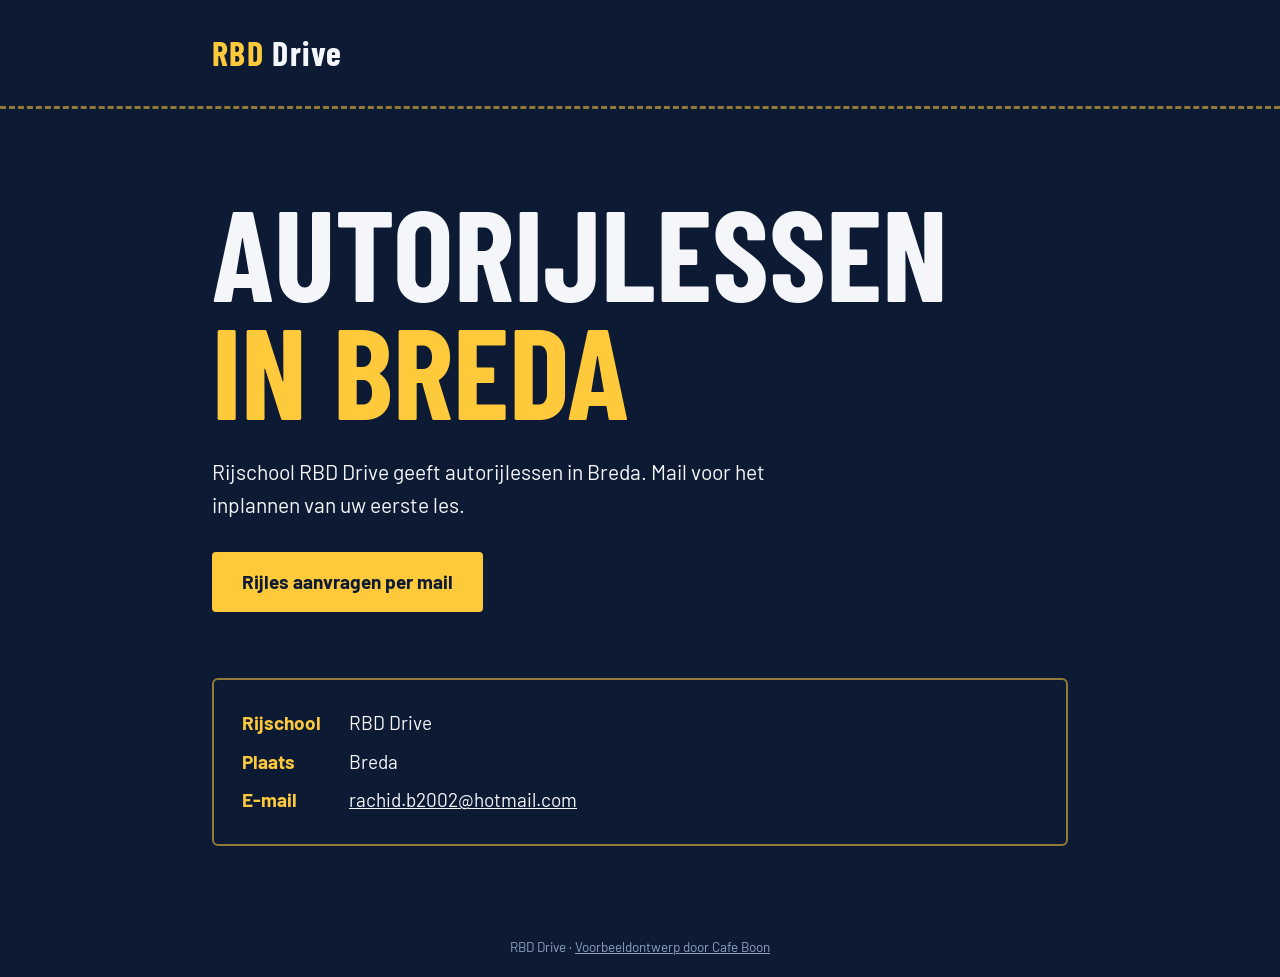
==== index.html @ f34a59a6 "Voorbeeldwebsite" ====
<!doctype html>
<html lang="nl">
<head>
<meta charset="utf-8">
<meta name="viewport" content="width=device-width,initial-scale=1">
<title>RBD Drive | Autorijlessen in Breda</title>
<meta name="description" content="RBD Drive geeft autorijlessen in Breda. Mail voor het aanvragen van een rijles.">
<meta name="robots" content="noindex">
<link rel="icon" type="image/png" href="images/favicon.png">
<meta property="og:title" content="RBD Drive">
<meta property="og:description" content="RBD Drive geeft autorijlessen in Breda. Mail voor het aanvragen van een rijles.">
<meta property="og:image" content="https://rbddrive.cafeboon.com/images/og.png">
<link rel="preconnect" href="https://fonts.googleapis.com"><link rel="preconnect" href="https://fonts.gstatic.com" crossorigin>
<link href="https://fonts.googleapis.com/css2?family=Barlow:wght@400;700&family=Barlow+Condensed:wght@700&display=swap" rel="stylesheet">
<link rel="stylesheet" href="style.css">
</head>
<body>
<main>
<div class="top"><div class="wrap"><div class="logo"><b>RBD</b> Drive</div></div></div>
<div class="wrap">
 <div class="hero"><h1>Autorijlessen <span>in Breda</span></h1>
 <p>Rijschool RBD Drive geeft autorijlessen in Breda. Mail voor het inplannen van uw eerste les.</p>
 <a class="btn" href="mailto:rachid.b2002@hotmail.com?subject=Rijles%20aanvragen">Rijles aanvragen per mail</a></div>
 <dl class="card"><dt>Rijschool</dt><dd>RBD Drive</dd><dt>Plaats</dt><dd>Breda</dd><dt>E-mail</dt><dd><a href="mailto:rachid.b2002@hotmail.com">rachid.b2002@hotmail.com</a></dd></dl>
</div></main>
<footer>RBD Drive &middot; <a href="https://cafeboon.com">Voorbeeldontwerp door Cafe Boon</a></footer>
</body>
</html>
---- style.css ----
*{box-sizing:border-box;margin:0}
:root{--n:#0c1b33;--y:#ffc93c;--w:#f4f6fa}
body{font-family:'Barlow',Arial,sans-serif;background:var(--n);color:var(--w);font-size:19px;line-height:1.6;min-height:100vh;display:flex;flex-direction:column}
main{flex:1}
.wrap{max-width:900px;margin:0 auto;padding:0 22px}
.top{padding:26px 0;border-bottom:3px dashed rgba(255,201,60,.55)}
.logo{font-family:'Barlow Condensed',sans-serif;font-weight:700;font-size:34px;letter-spacing:.04em}
.logo b{color:var(--y)}
.hero{padding:84px 0 56px}
.hero h1{font-family:'Barlow Condensed',sans-serif;font-weight:700;text-transform:uppercase;font-size:clamp(52px,12vw,128px);line-height:.92}
.hero h1 span{color:var(--y);display:block}
.hero p{max-width:28em;margin:26px 0 30px;font-size:21px}
.btn{display:inline-block;background:var(--y);color:var(--n);font-weight:700;padding:15px 30px;text-decoration:none;border-radius:4px}
.card{border:2px solid rgba(255,201,60,.55);border-radius:6px;padding:28px;margin:10px 0 70px;display:grid;grid-template-columns:auto 1fr;gap:8px 28px}
.card dt{color:var(--y);font-weight:700}
.card a{color:var(--w)}
footer{text-align:center;font-size:13.5px;padding:20px;color:#8fa0bd}
footer a{color:#8fa0bd}
@media(max-width:600px){.hero{padding:48px 0 36px}.card{grid-template-columns:1fr;gap:2px}.card dd{margin-bottom:12px}}
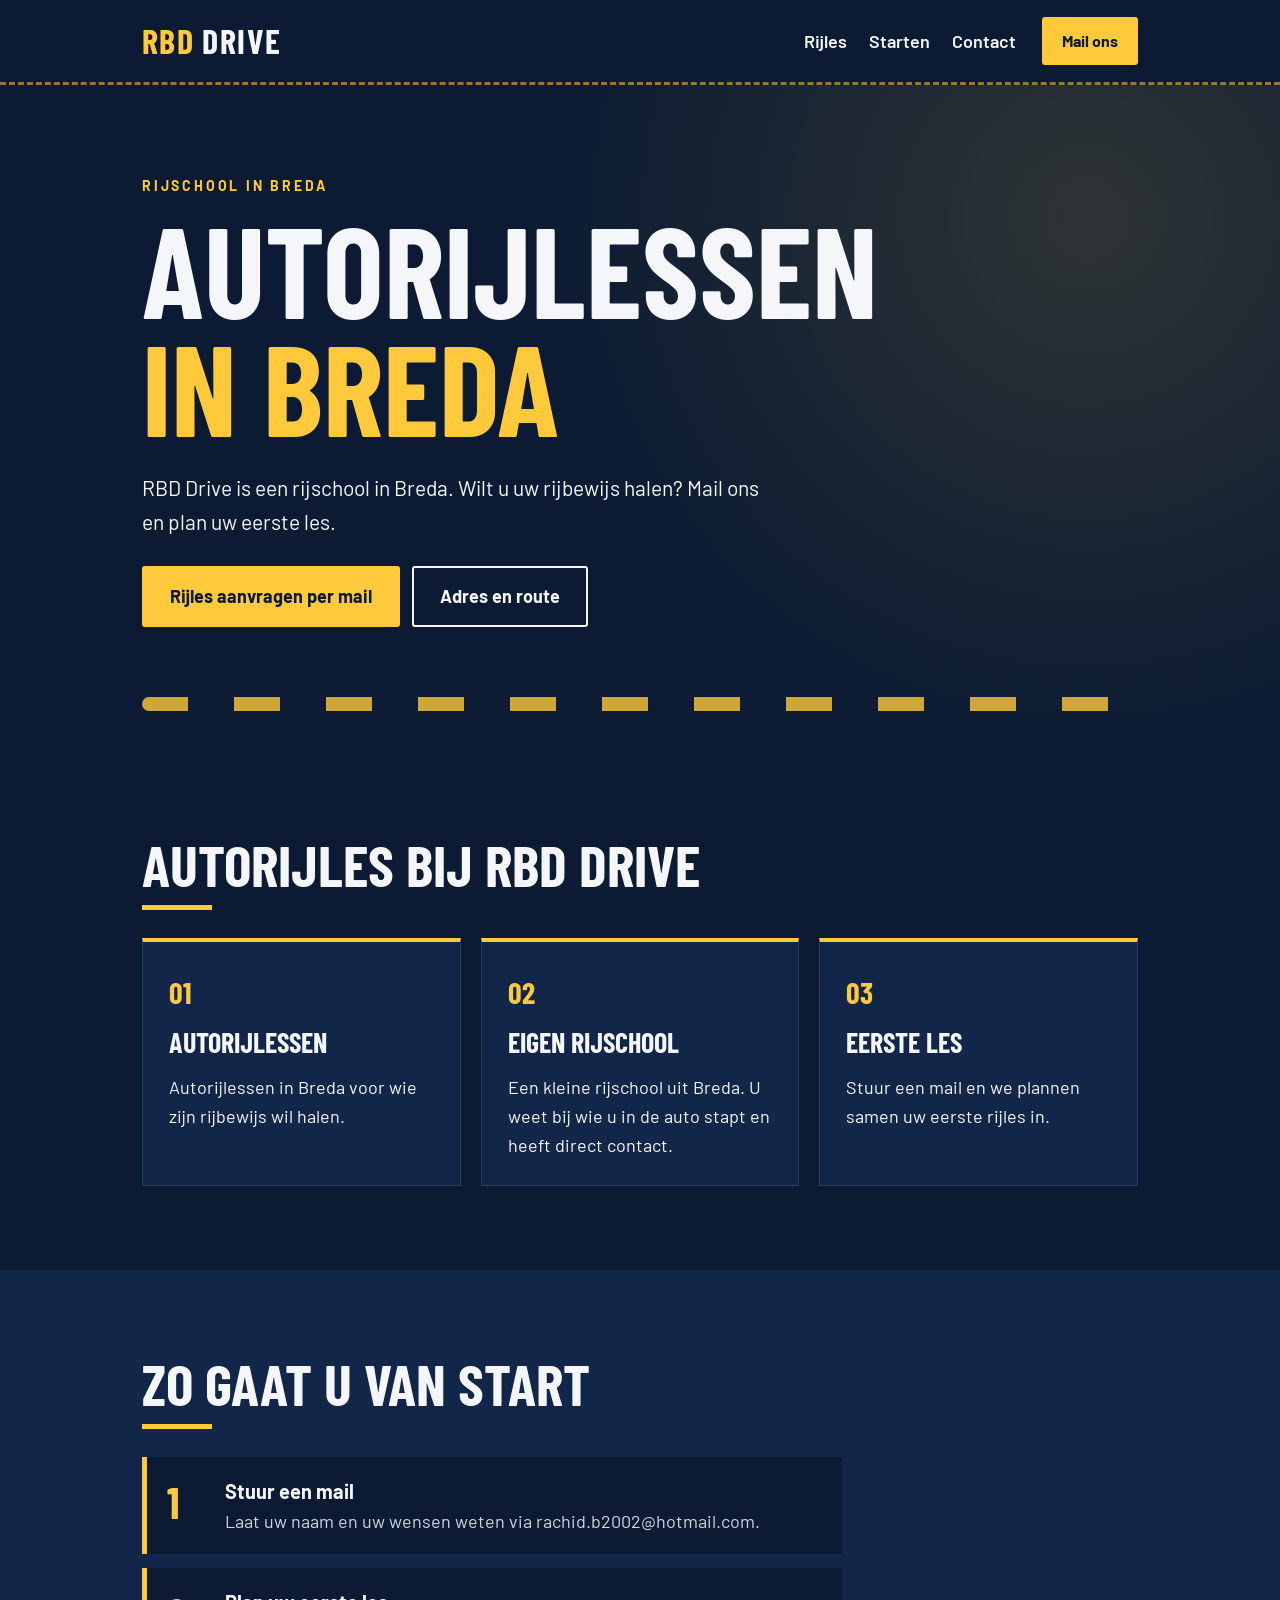
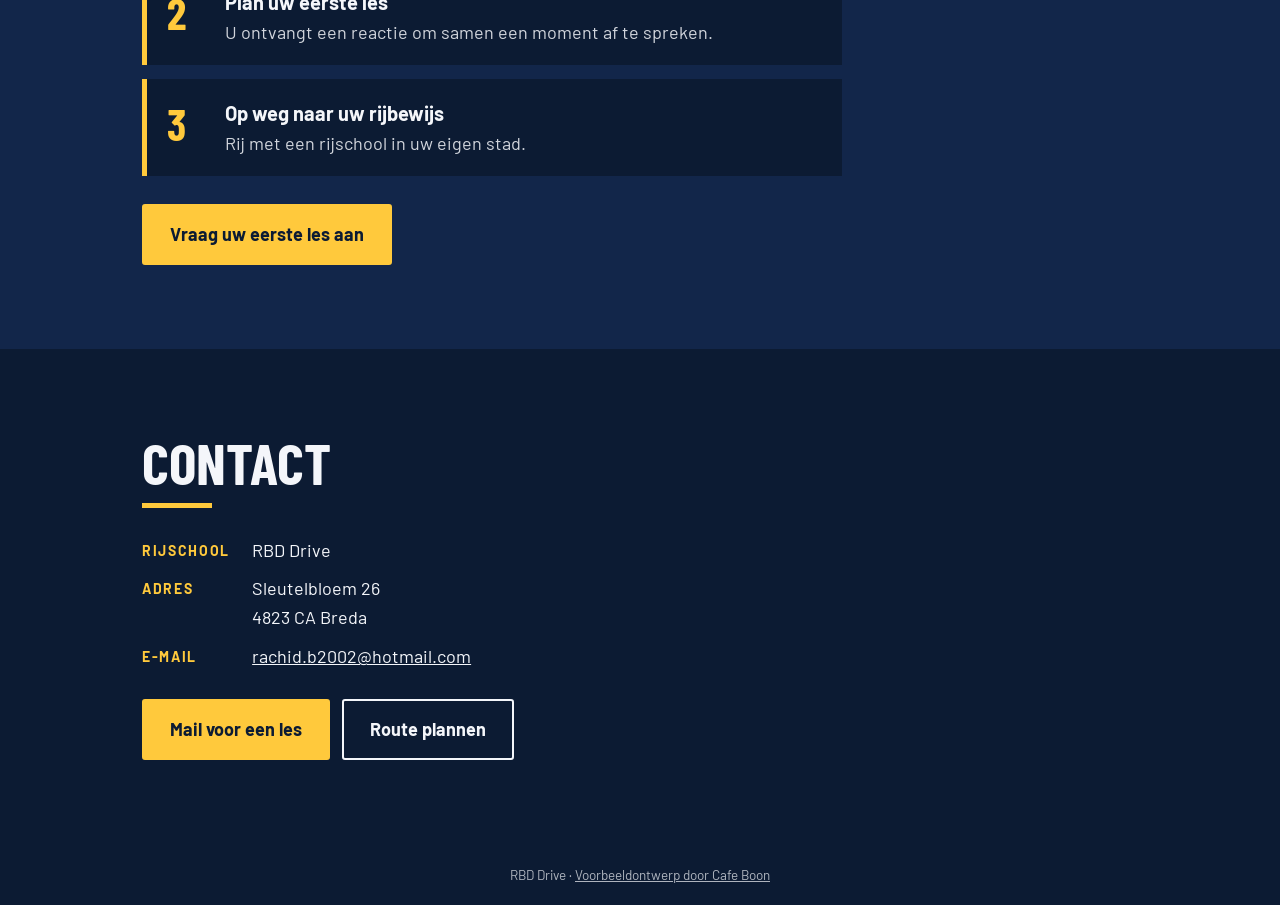
==== commit 8d0ef8d8: "Uitgebreide one-page site met diensten, stappen, contact en route" ====
--- a/index.html
+++ b/index.html
@@ -4,25 +4,62 @@
 <meta charset="utf-8">
 <meta name="viewport" content="width=device-width,initial-scale=1">
 <title>RBD Drive | Autorijlessen in Breda</title>
-<meta name="description" content="RBD Drive geeft autorijlessen in Breda. Mail voor het aanvragen van een rijles.">
+<meta name="description" content="Rijschool RBD Drive geeft autorijlessen in Breda. Mail voor het inplannen van uw eerste les of plan de route naar Sleutelbloem 26.">
 <meta name="robots" content="noindex">
 <link rel="icon" type="image/png" href="images/favicon.png">
-<meta property="og:title" content="RBD Drive">
-<meta property="og:description" content="RBD Drive geeft autorijlessen in Breda. Mail voor het aanvragen van een rijles.">
+<meta property="og:title" content="RBD Drive | Autorijlessen in Breda">
+<meta property="og:description" content="Rijschool RBD Drive in Breda. Mail voor uw eerste rijles.">
 <meta property="og:image" content="https://rbddrive.cafeboon.com/images/og.png">
+<meta property="og:type" content="website">
 <link rel="preconnect" href="https://fonts.googleapis.com"><link rel="preconnect" href="https://fonts.gstatic.com" crossorigin>
-<link href="https://fonts.googleapis.com/css2?family=Barlow:wght@400;700&family=Barlow+Condensed:wght@700&display=swap" rel="stylesheet">
+<link href="https://fonts.googleapis.com/css2?family=Barlow:wght@400;600;700&family=Barlow+Condensed:wght@600;700&display=swap" rel="stylesheet">
 <link rel="stylesheet" href="style.css">
 </head>
 <body>
-<main>
-<div class="top"><div class="wrap"><div class="logo"><b>RBD</b> Drive</div></div></div>
-<div class="wrap">
- <div class="hero"><h1>Autorijlessen <span>in Breda</span></h1>
- <p>Rijschool RBD Drive geeft autorijlessen in Breda. Mail voor het inplannen van uw eerste les.</p>
- <a class="btn" href="mailto:rachid.b2002@hotmail.com?subject=Rijles%20aanvragen">Rijles aanvragen per mail</a></div>
- <dl class="card"><dt>Rijschool</dt><dd>RBD Drive</dd><dt>Plaats</dt><dd>Breda</dd><dt>E-mail</dt><dd><a href="mailto:rachid.b2002@hotmail.com">rachid.b2002@hotmail.com</a></dd></dl>
-</div></main>
-<footer>RBD Drive &middot; <a href="https://cafeboon.com">Voorbeeldontwerp door Cafe Boon</a></footer>
+<header class="top"><div class="wrap bar">
+<a class="logo" href="#top"><b>RBD</b> Drive</a>
+<nav><a href="#rijles">Rijles</a><a href="#start">Starten</a><a href="#contact">Contact</a></nav>
+<a class="btn sm" href="mailto:rachid.b2002@hotmail.com?subject=Rijles%20aanvragen">Mail ons</a>
+</div></header>
+<main id="top">
+<section class="hero"><div class="wrap">
+<p class="tag">Rijschool in Breda</p>
+<h1>Autorijlessen <span>in Breda</span></h1>
+<p class="lead">RBD Drive is een rijschool in Breda. Wilt u uw rijbewijs halen? Mail ons en plan uw eerste les.</p>
+<div class="row"><a class="btn" href="mailto:rachid.b2002@hotmail.com?subject=Rijles%20aanvragen">Rijles aanvragen per mail</a><a class="btn ghost" href="#contact">Adres en route</a></div>
+<div class="road" aria-hidden="true"></div>
+</div></section>
+
+<section id="rijles"><div class="wrap">
+<h2>Autorijles bij RBD Drive</h2>
+<div class="cards">
+<div class="card"><span class="n">01</span><h3>Autorijlessen</h3><p>Autorijlessen in Breda voor wie zijn rijbewijs wil halen.</p></div>
+<div class="card"><span class="n">02</span><h3>Eigen rijschool</h3><p>Een kleine rijschool uit Breda. U weet bij wie u in de auto stapt en heeft direct contact.</p></div>
+<div class="card"><span class="n">03</span><h3>Eerste les</h3><p>Stuur een mail en we plannen samen uw eerste rijles in.</p></div>
+</div>
+</div></section>
+
+<section class="alt" id="start"><div class="wrap">
+<h2>Zo gaat u van start</h2>
+<ol class="steps">
+<li><b>Stuur een mail</b><span>Laat uw naam en uw wensen weten via rachid.b2002@hotmail.com.</span></li>
+<li><b>Plan uw eerste les</b><span>U ontvangt een reactie om samen een moment af te spreken.</span></li>
+<li><b>Op weg naar uw rijbewijs</b><span>Rij met een rijschool in uw eigen stad.</span></li>
+</ol>
+<div class="row"><a class="btn" href="mailto:rachid.b2002@hotmail.com?subject=Rijles%20aanvragen">Vraag uw eerste les aan</a></div>
+</div></section>
+
+<section id="contact"><div class="wrap two">
+<div>
+<h2>Contact</h2>
+<dl class="card2"><dt>Rijschool</dt><dd>RBD Drive</dd>
+<dt>Adres</dt><dd>Sleutelbloem 26<br>4823 CA Breda</dd>
+<dt>E-mail</dt><dd><a href="mailto:rachid.b2002@hotmail.com">rachid.b2002@hotmail.com</a></dd></dl>
+<div class="row"><a class="btn" href="mailto:rachid.b2002@hotmail.com?subject=Rijles%20aanvragen">Mail voor een les</a><a class="btn ghost" href="https://www.google.com/maps/dir/?api=1&destination=Sleutelbloem+26+4823+CA+Breda">Route plannen</a></div>
+</div>
+<iframe title="Kaart" loading="lazy" src="https://maps.google.com/maps?q=Sleutelbloem+26+4823+CA+Breda&output=embed"></iframe>
+</div></section>
+</main>
+<footer><div class="wrap">RBD Drive &middot; <a href="https://cafeboon.com">Voorbeeldontwerp door Cafe Boon</a></div></footer>
 </body>
-</html>+</html>
--- a/style.css
+++ b/style.css
@@ -1,19 +1,42 @@
 *{box-sizing:border-box;margin:0}
-:root{--n:#0c1b33;--y:#ffc93c;--w:#f4f6fa}
-body{font-family:'Barlow',Arial,sans-serif;background:var(--n);color:var(--w);font-size:19px;line-height:1.6;min-height:100vh;display:flex;flex-direction:column}
-main{flex:1}
-.wrap{max-width:900px;margin:0 auto;padding:0 22px}
-.top{padding:26px 0;border-bottom:3px dashed rgba(255,201,60,.55)}
-.logo{font-family:'Barlow Condensed',sans-serif;font-weight:700;font-size:34px;letter-spacing:.04em}
+:root{--n:#0c1b33;--n2:#12264a;--y:#ffc93c;--w:#f4f6fa}
+html{scroll-behavior:smooth}
+body{font-family:'Barlow',Arial,sans-serif;background:var(--n);color:var(--w);font-size:18px;line-height:1.6}
+.wrap{max-width:1040px;margin:0 auto;padding:0 22px}
+a{color:inherit}
+h1,h2,h3,.logo{font-family:'Barlow Condensed',sans-serif;font-weight:700;text-transform:uppercase}
+h2{font-size:clamp(36px,6vw,58px);line-height:1;margin-bottom:28px}
+h2::after{content:"";display:block;width:70px;height:5px;background:var(--y);margin-top:12px}
+.top{border-bottom:3px dashed rgba(255,201,60,.55);position:sticky;top:0;background:var(--n);z-index:10}
+.bar{display:flex;align-items:center;gap:26px;padding-top:14px;padding-bottom:14px}
+.logo{font-size:34px;letter-spacing:.04em;text-decoration:none;margin-right:auto}
 .logo b{color:var(--y)}
-.hero{padding:84px 0 56px}
-.hero h1{font-family:'Barlow Condensed',sans-serif;font-weight:700;text-transform:uppercase;font-size:clamp(52px,12vw,128px);line-height:.92}
+nav{display:flex;gap:22px;font-weight:600}
+nav a{text-decoration:none}
+.btn{display:inline-block;background:var(--y);color:var(--n);padding:14px 26px;text-decoration:none;font-weight:700;border-radius:3px;border:2px solid var(--y)}
+.btn.ghost{background:transparent;color:var(--w);border-color:var(--w)}
+.btn.sm{padding:9px 18px;font-size:16px}
+.row{display:flex;flex-wrap:wrap;gap:12px;margin-top:28px}
+.hero{padding:90px 0 40px;background:radial-gradient(circle at 85% 20%,rgba(255,201,60,.14),transparent 45%)}
+.tag{color:var(--y);text-transform:uppercase;letter-spacing:.2em;font-weight:700;font-size:14px;margin-bottom:12px}
+.hero h1{font-size:clamp(56px,12vw,128px);line-height:.92}
 .hero h1 span{color:var(--y);display:block}
-.hero p{max-width:28em;margin:26px 0 30px;font-size:21px}
-.btn{display:inline-block;background:var(--y);color:var(--n);font-weight:700;padding:15px 30px;text-decoration:none;border-radius:4px}
-.card{border:2px solid rgba(255,201,60,.55);border-radius:6px;padding:28px;margin:10px 0 70px;display:grid;grid-template-columns:auto 1fr;gap:8px 28px}
-.card dt{color:var(--y);font-weight:700}
-.card a{color:var(--w)}
-footer{text-align:center;font-size:13.5px;padding:20px;color:#8fa0bd}
-footer a{color:#8fa0bd}
-@media(max-width:600px){.hero{padding:48px 0 36px}.card{grid-template-columns:1fr;gap:2px}.card dd{margin-bottom:12px}}+.lead{margin-top:26px;max-width:30em;font-size:21px}
+.road{margin-top:70px;height:14px;background:repeating-linear-gradient(90deg,var(--y) 0 46px,transparent 46px 92px);opacity:.8;border-radius:7px}
+section{padding:84px 0}
+.alt{background:var(--n2)}
+.cards{display:grid;grid-template-columns:repeat(3,1fr);gap:20px}
+.card{background:var(--n2);border:1px solid rgba(255,255,255,.1);border-top:4px solid var(--y);padding:26px}
+.card .n{font-family:'Barlow Condensed',sans-serif;font-weight:700;color:var(--y);font-size:30px}
+.card h3{font-size:28px;margin:4px 0 8px}
+.steps{list-style:none;padding:0;counter-reset:s;display:grid;gap:14px;max-width:700px}
+.steps li{counter-increment:s;position:relative;padding:18px 20px 18px 78px;background:var(--n);border-left:5px solid var(--y)}
+.steps li::before{content:counter(s);position:absolute;left:20px;top:10px;font-family:'Barlow Condensed',sans-serif;font-size:44px;font-weight:700;color:var(--y)}
+.steps b{display:block;font-size:20px}
+.steps span{opacity:.85}
+.two{display:grid;grid-template-columns:1fr 1fr;gap:44px}
+.card2{display:grid;grid-template-columns:auto 1fr;gap:10px 22px}
+.card2 dt{color:var(--y);font-weight:700;text-transform:uppercase;font-size:14px;letter-spacing:.12em;padding-top:4px}
+.two iframe{width:100%;height:100%;min-height:320px;border:0;border-radius:3px}
+footer{text-align:center;font-size:13.5px;padding:20px;opacity:.7}
+@media(max-width:800px){nav{display:none}.cards,.two{grid-template-columns:1fr}.hero{padding:56px 0 20px}section{padding:56px 0}.road{margin-top:44px}}
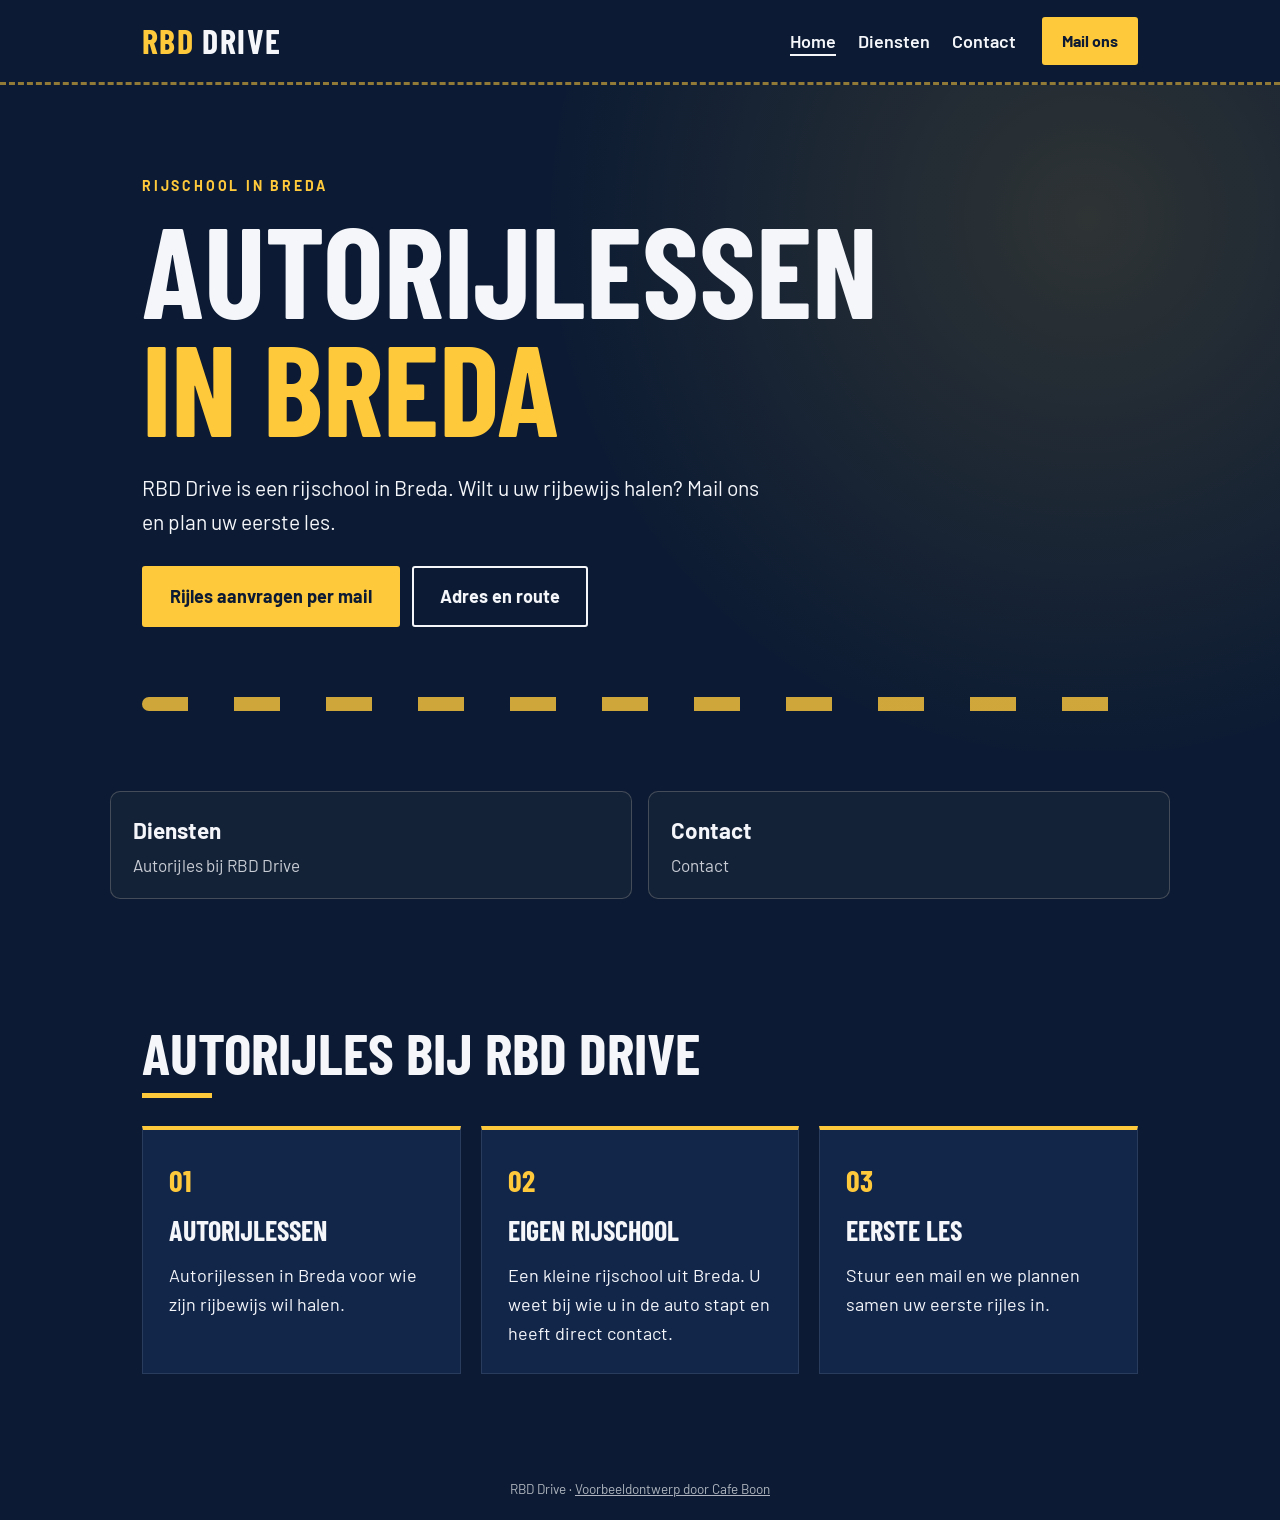
==== commit 6a2be68c: "Website opgedeeld in meerdere pagina's" ====
--- a/index.html
+++ b/index.html
@@ -17,20 +17,21 @@
 </head>
 <body>
 <header class="top"><div class="wrap bar">
-<a class="logo" href="#top"><b>RBD</b> Drive</a>
-<nav><a href="#rijles">Rijles</a><a href="#start">Starten</a><a href="#contact">Contact</a></nav>
+<a class="logo" href="index.html"><b>RBD</b> Drive</a>
+<nav><a aria-current="page" href="index.html">Home</a><a href="aanbod.html">Diensten</a><a href="contact.html">Contact</a></nav>
 <a class="btn sm" href="mailto:rachid.b2002@hotmail.com?subject=Rijles%20aanvragen">Mail ons</a>
 </div></header>
+<div aria-label="Pagina's" class="sn-bar" role="navigation"><a aria-current="page" class="sn-link" href="index.html">Home</a><a class="sn-link" href="aanbod.html">Diensten</a><a class="sn-link" href="contact.html">Contact</a></div>
 <main id="top">
 <section class="hero"><div class="wrap">
 <p class="tag">Rijschool in Breda</p>
 <h1>Autorijlessen <span>in Breda</span></h1>
 <p class="lead">RBD Drive is een rijschool in Breda. Wilt u uw rijbewijs halen? Mail ons en plan uw eerste les.</p>
-<div class="row"><a class="btn" href="mailto:rachid.b2002@hotmail.com?subject=Rijles%20aanvragen">Rijles aanvragen per mail</a><a class="btn ghost" href="#contact">Adres en route</a></div>
-<div class="road" aria-hidden="true"></div>
+<div class="row"><a class="btn" href="mailto:rachid.b2002@hotmail.com?subject=Rijles%20aanvragen">Rijles aanvragen per mail</a><a class="btn ghost" href="contact.html">Adres en route</a></div>
+<div aria-hidden="true" class="road"></div>
 </div></section>
-
-<section id="rijles"><div class="wrap">
+<div class="sn-cards"><a class="sn-card" href="aanbod.html"><strong>Diensten</strong><span>Autorijles bij RBD Drive</span></a><a class="sn-card" href="contact.html"><strong>Contact</strong><span>Contact</span></a></div>
+<section><div class="wrap">
 <h2>Autorijles bij RBD Drive</h2>
 <div class="cards">
 <div class="card"><span class="n">01</span><h3>Autorijlessen</h3><p>Autorijlessen in Breda voor wie zijn rijbewijs wil halen.</p></div>
@@ -38,28 +39,6 @@
 <div class="card"><span class="n">03</span><h3>Eerste les</h3><p>Stuur een mail en we plannen samen uw eerste rijles in.</p></div>
 </div>
 </div></section>
-
-<section class="alt" id="start"><div class="wrap">
-<h2>Zo gaat u van start</h2>
-<ol class="steps">
-<li><b>Stuur een mail</b><span>Laat uw naam en uw wensen weten via rachid.b2002@hotmail.com.</span></li>
-<li><b>Plan uw eerste les</b><span>U ontvangt een reactie om samen een moment af te spreken.</span></li>
-<li><b>Op weg naar uw rijbewijs</b><span>Rij met een rijschool in uw eigen stad.</span></li>
-</ol>
-<div class="row"><a class="btn" href="mailto:rachid.b2002@hotmail.com?subject=Rijles%20aanvragen">Vraag uw eerste les aan</a></div>
-</div></section>
-
-<section id="contact"><div class="wrap two">
-<div>
-<h2>Contact</h2>
-<dl class="card2"><dt>Rijschool</dt><dd>RBD Drive</dd>
-<dt>Adres</dt><dd>Sleutelbloem 26<br>4823 CA Breda</dd>
-<dt>E-mail</dt><dd><a href="mailto:rachid.b2002@hotmail.com">rachid.b2002@hotmail.com</a></dd></dl>
-<div class="row"><a class="btn" href="mailto:rachid.b2002@hotmail.com?subject=Rijles%20aanvragen">Mail voor een les</a><a class="btn ghost" href="https://www.google.com/maps/dir/?api=1&destination=Sleutelbloem+26+4823+CA+Breda">Route plannen</a></div>
-</div>
-<iframe title="Kaart" loading="lazy" src="https://maps.google.com/maps?q=Sleutelbloem+26+4823+CA+Breda&output=embed"></iframe>
-</div></section>
 </main>
-<footer><div class="wrap">RBD Drive &middot; <a href="https://cafeboon.com">Voorbeeldontwerp door Cafe Boon</a></div></footer>
-</body>
-</html>
+<footer><div class="wrap">RBD Drive · <a href="https://cafeboon.com">Voorbeeldontwerp door Cafe Boon</a></div></footer>
+</body></html>
--- a/style.css
+++ b/style.css
@@ -40,3 +40,17 @@
 .two iframe{width:100%;height:100%;min-height:320px;border:0;border-radius:3px}
 footer{text-align:center;font-size:13.5px;padding:20px;opacity:.7}
 @media(max-width:800px){nav{display:none}.cards,.two{grid-template-columns:1fr}.hero{padding:56px 0 20px}section{padding:56px 0}.road{margin-top:44px}}
+/* sitenav:start */
+.sn-bar{display:none;gap:6px;overflow-x:auto;white-space:nowrap;-webkit-overflow-scrolling:touch;padding:8px 12px;background:inherit;color:inherit;font:inherit;line-height:1.2;border-bottom:1px solid rgba(128,128,128,.35);box-sizing:border-box;max-width:100%}
+.sn-bar a.sn-link{flex:0 0 auto;padding:9px 15px;border-radius:999px;color:inherit;text-decoration:none;font-size:15px;font-weight:600;letter-spacing:0;text-transform:none;margin:0}
+.sn-bar a.sn-link[aria-current="page"]{background:rgba(128,128,128,.2);box-shadow:inset 0 -2px 0 currentColor}
+@media(max-width:800px){.sn-bar{display:flex}}
+nav a[aria-current="page"]:not(.cta):not(.btn):not(.call){text-decoration:underline;text-underline-offset:6px;text-decoration-thickness:2px}
+.sn-head{max-width:1100px;margin:0 auto;padding:40px 20px 0;box-sizing:border-box}
+.sn-head h1{margin:0;color:inherit;font-size:clamp(30px,5vw,46px);line-height:1.1}
+.sn-cards{max-width:1100px;margin:0 auto;padding:40px 20px;display:grid;grid-template-columns:repeat(auto-fit,minmax(230px,1fr));gap:16px;box-sizing:border-box}
+.sn-card{display:block;padding:20px 22px;border:1px solid rgba(128,128,128,.45);border-radius:10px;background:rgba(128,128,128,.07);color:inherit;text-decoration:none;min-width:0}
+.sn-card strong{display:block;font-size:1.25em;margin:0 0 6px;color:inherit}
+.sn-card span{display:block;opacity:.8;font-size:.95em;line-height:1.4}
+.sn-card:hover,.sn-card:focus-visible{border-color:currentColor}
+/* sitenav:end */
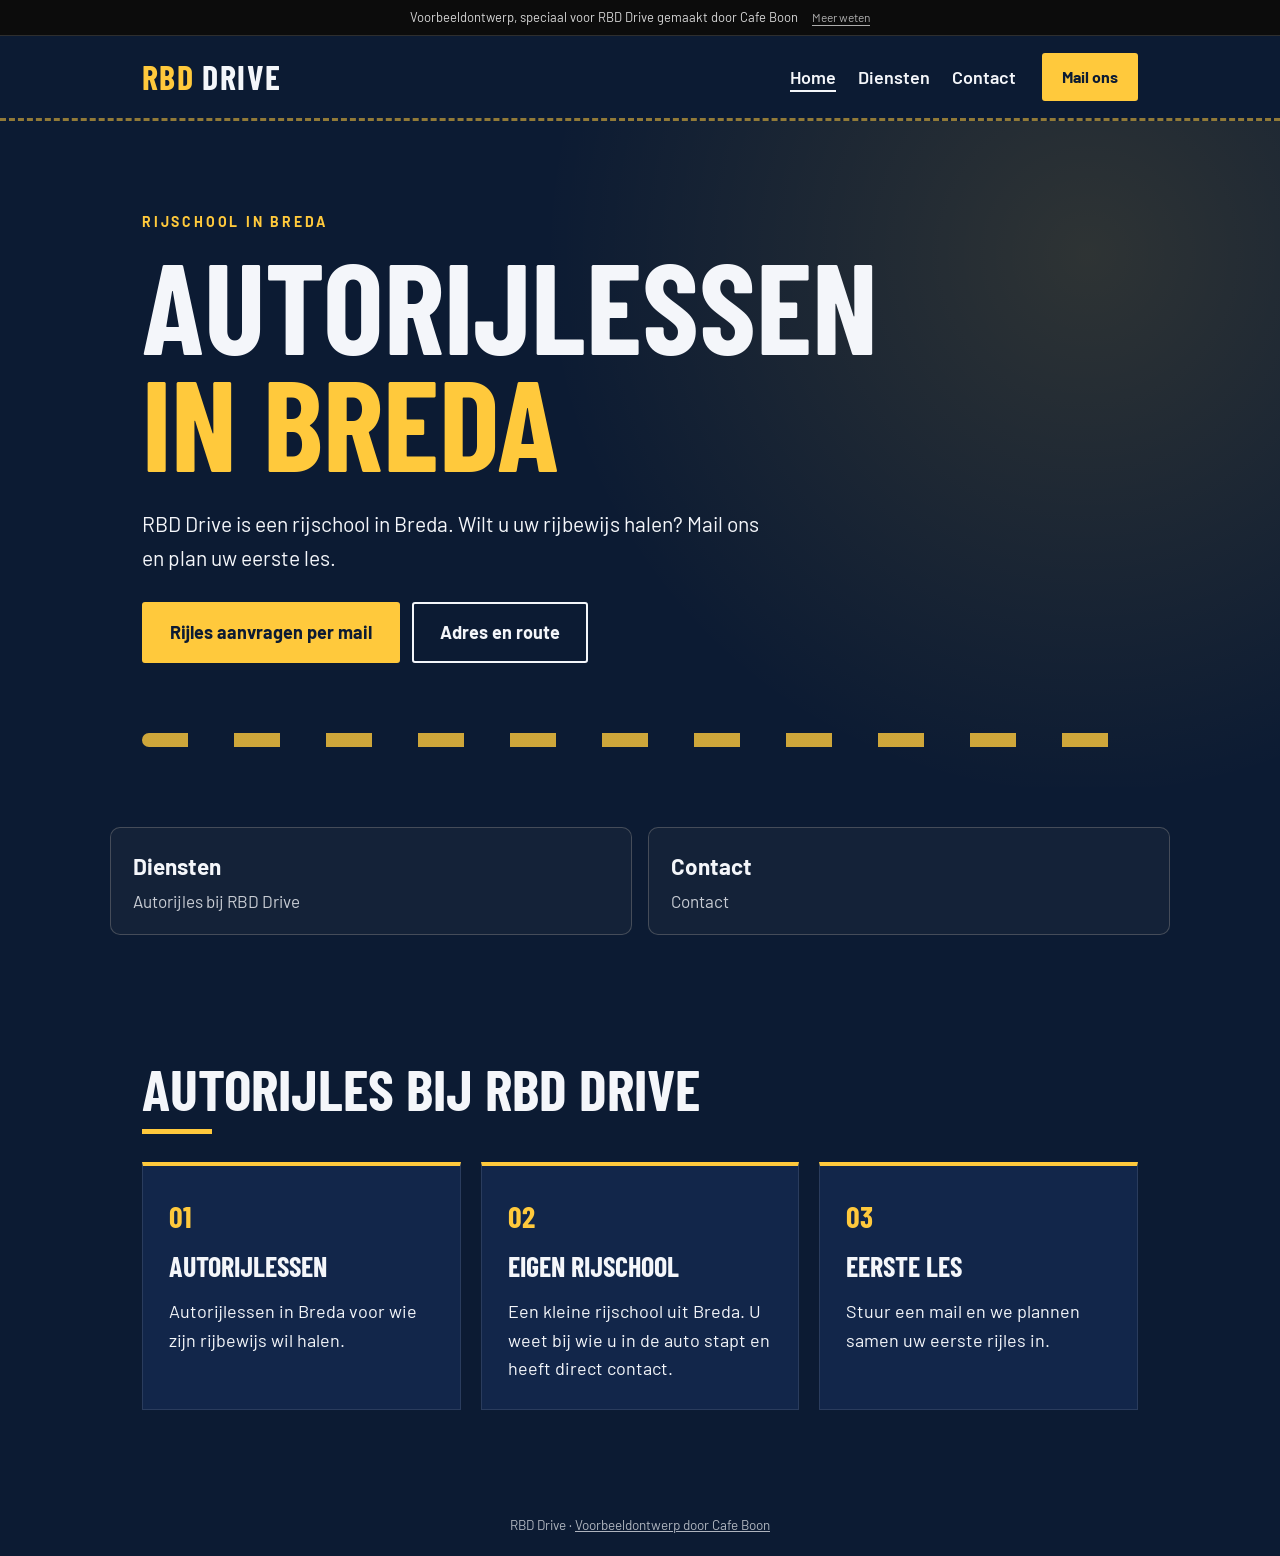
==== commit 0a9b7ab1: "Werkende formulieren voor afspraken en aanvragen" ====
--- a/index.html
+++ b/index.html
@@ -16,10 +16,11 @@
 <link rel="stylesheet" href="style.css">
 </head>
 <body>
+<div class="vb-banner" role="note"><span>Voorbeeldontwerp, speciaal voor RBD Drive gemaakt door Cafe Boon</span><a href="https://cafeboon.com">Meer weten</a></div>
 <header class="top"><div class="wrap bar">
 <a class="logo" href="index.html"><b>RBD</b> Drive</a>
 <nav><a aria-current="page" href="index.html">Home</a><a href="aanbod.html">Diensten</a><a href="contact.html">Contact</a></nav>
-<a class="btn sm" href="mailto:rachid.b2002@hotmail.com?subject=Rijles%20aanvragen">Mail ons</a>
+<a class="btn sm" href="eerste-les.html">Mail ons</a>
 </div></header>
 <div aria-label="Pagina's" class="sn-bar" role="navigation"><a aria-current="page" class="sn-link" href="index.html">Home</a><a class="sn-link" href="aanbod.html">Diensten</a><a class="sn-link" href="contact.html">Contact</a></div>
 <main id="top">
@@ -27,7 +28,7 @@
 <p class="tag">Rijschool in Breda</p>
 <h1>Autorijlessen <span>in Breda</span></h1>
 <p class="lead">RBD Drive is een rijschool in Breda. Wilt u uw rijbewijs halen? Mail ons en plan uw eerste les.</p>
-<div class="row"><a class="btn" href="mailto:rachid.b2002@hotmail.com?subject=Rijles%20aanvragen">Rijles aanvragen per mail</a><a class="btn ghost" href="contact.html">Adres en route</a></div>
+<div class="row"><a class="btn" href="eerste-les.html">Rijles aanvragen per mail</a><a class="btn ghost" href="contact.html">Adres en route</a></div>
 <div aria-hidden="true" class="road"></div>
 </div></section>
 <div class="sn-cards"><a class="sn-card" href="aanbod.html"><strong>Diensten</strong><span>Autorijles bij RBD Drive</span></a><a class="sn-card" href="contact.html"><strong>Contact</strong><span>Contact</span></a></div>
--- a/style.css
+++ b/style.css
@@ -54,3 +54,31 @@
 .sn-card span{display:block;opacity:.8;font-size:.95em;line-height:1.4}
 .sn-card:hover,.sn-card:focus-visible{border-color:currentColor}
 /* sitenav:end */
+/* voorbeeld-formulier:start */
+@layer sn{.sn-form button.btn{border:0;font:inherit;cursor:pointer;line-height:1.2}}
+.sn-formsec{padding:36px 0 72px}
+.sn-formwrap{max-width:1100px;margin:0 auto;padding:0 20px;box-sizing:border-box}
+.sn-formwrap>h2{margin:0 0 12px}
+.sn-formwrap>.sn-lead,.sn-formwrap>.sn-form,.sn-formwrap>.sn-done{max-width:720px}
+.sn-formwrap .sn-lead{margin:0 0 24px;opacity:.85}
+.sn-form{display:grid;grid-template-columns:1fr 1fr;gap:16px}
+.sn-field{display:flex;flex-direction:column;gap:6px;min-width:0;text-align:left}
+.sn-field.full{grid-column:1/-1}
+.sn-field label{font-size:14px;font-weight:600}
+.sn-field input,.sn-field select,.sn-field textarea{font:inherit;font-size:16px;line-height:1.4;color:inherit;background:rgba(128,128,128,.12);border:1px solid rgba(128,128,128,.55);border-radius:8px;padding:11px 12px;width:100%;box-sizing:border-box;min-width:0;max-width:100%;-webkit-appearance:none;appearance:none}
+.sn-field select{background-image:linear-gradient(45deg,transparent 50%,currentColor 50%),linear-gradient(135deg,currentColor 50%,transparent 50%);background-position:calc(100% - 20px) 50%,calc(100% - 15px) 50%;background-size:5px 5px;background-repeat:no-repeat;padding-right:38px}
+.sn-field select option{color:#111;background:#fff}
+.sn-field textarea{resize:vertical}
+.sn-field input:focus,.sn-field select:focus,.sn-field textarea:focus{outline:2px solid currentColor;outline-offset:1px}
+.sn-done{padding:28px;border:1px solid rgba(128,128,128,.55);border-radius:12px;background:rgba(128,128,128,.1)}
+.sn-done h2{margin:0 0 10px}
+.sn-done p{margin:0}
+.sn-done a{text-decoration:underline;text-underline-offset:3px;font-weight:600}
+.sn-formlink{padding:0 0 56px}
+@media(max-width:640px){.sn-form{grid-template-columns:1fr}.sn-formsec{padding:24px 0 56px}}
+/* voorbeeld-formulier:end */
+/* voorbeeldbanner:start */
+.vb-banner{display:flex;flex-wrap:wrap;justify-content:center;align-items:baseline;gap:2px 14px;padding:8px 16px;background:#0c0c0c;color:#d6d6d6;font-size:13px;line-height:1.45;letter-spacing:0;text-transform:none;font-weight:400;text-align:center;position:relative;z-index:1000;border-bottom:1px solid rgba(255,255,255,.14)}
+.vb-banner a{color:inherit;opacity:.8;text-decoration:underline;text-underline-offset:3px;font-size:12px;font-weight:400;white-space:nowrap;letter-spacing:0;text-transform:none}
+.vb-banner a:hover{opacity:1}
+/* voorbeeldbanner:end */
